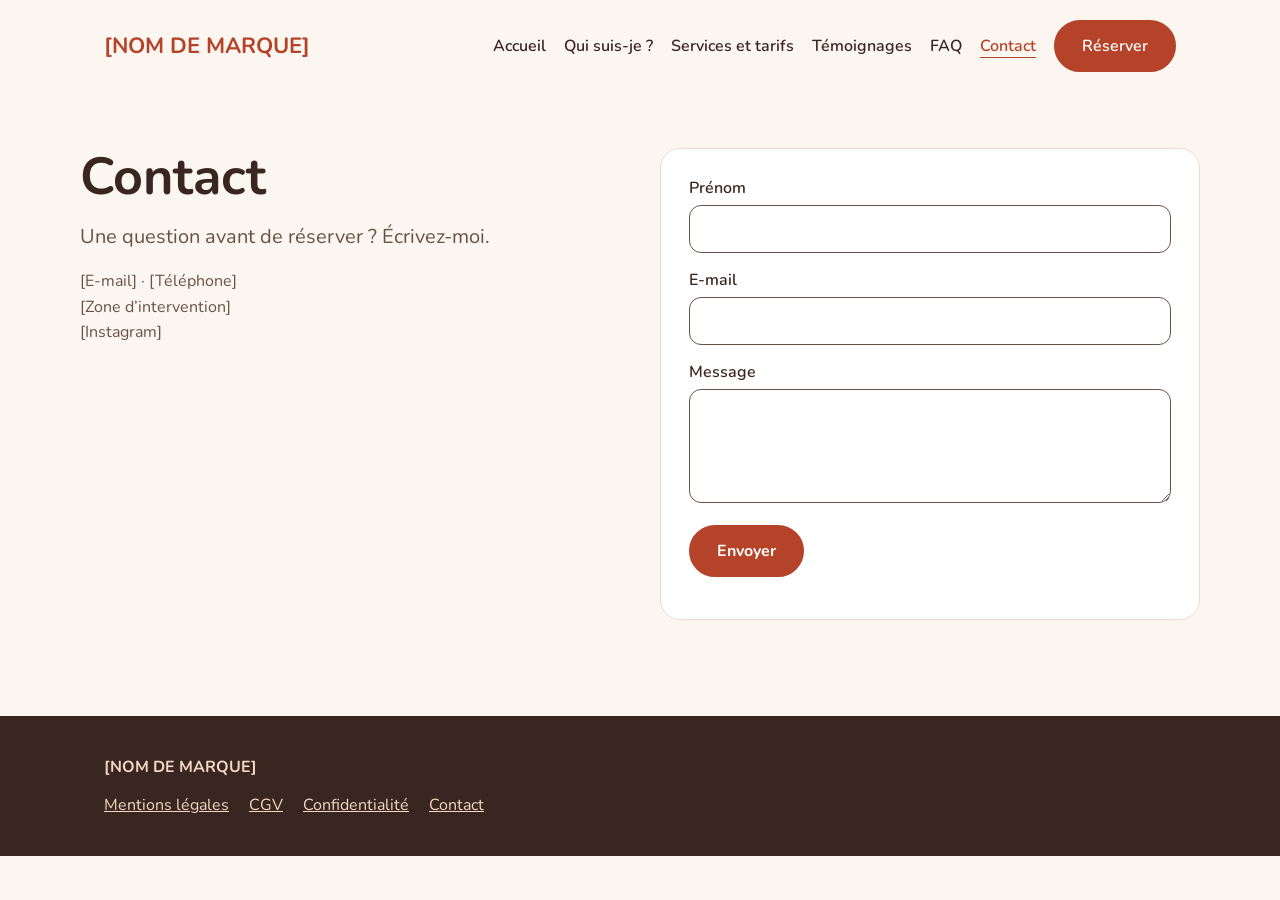
==== contact.html @ 9fc95543 "Maj site version mobile" ====
<!doctype html>
<html lang="fr">

<head>
    <meta charset="utf-8">
    <meta name="viewport" content="width=device-width, initial-scale=1, viewport-fit=cover">
    <title>Contact | [NOM DE MARQUE]</title>
    <meta name="description" content="Contactez [Prénom] pour toute question sur l’accompagnement post-partum.">
    <meta name="robots" content="noindex"><!-- À retirer à la mise en ligne (voir README) -->
    <meta property="og:title" content="Contact | [NOM DE MARQUE]">
    <meta property="og:description" content="Contactez [Prénom] pour toute question sur l’accompagnement post-partum.">
    <meta property="og:type" content="website">
    <meta property="og:locale" content="fr_FR">
    <link rel="icon"
        href="data:image/svg+xml,%3Csvg xmlns='http://www.w3.org/2000/svg' viewBox='0 0 100 100'%3E%3Ctext y='.9em' font-size='90'%3E🌙%3C/text%3E%3C/svg%3E">
    <link href="https://fonts.googleapis.com/css2?family=Nunito:wght@400;600;700;800&display=swap" rel="stylesheet">
    <link rel="stylesheet" href="assets/style.css">
</head>

<body>
    <div class="w">
        <div class="nav"><a href="index.html" style="text-decoration:none"><b>[NOM DE MARQUE]</b></a>
            <div><a href="index.html">Accueil</a><a href="qui-suis-je.html">Qui suis-je ?</a><a
                    href="services.html">Services et tarifs</a><a href="temoignages.html">Témoignages</a><a
                    href="faq.html">FAQ</a><a href="contact.html" class="on">Contact</a><a class="btn"
                    href="reservation.html">Réserver</a></div>
        </div>
    </div>
    <main>
        <div class="w s">
            <div class="g2" style="align-items:start">
                <div class="col">
                    <h1>Contact</h1>
                    <p class="lead">Une question avant de réserver ? Écrivez-moi.</p>
                    <p>[E-mail] · [Téléphone]<br>[Zone d’intervention]<br>[Instagram]</p>
                </div>
                <form class="card" id="fc" novalidate><label for="cn">Prénom</label><input id="cn"><label
                        for="ce">E-mail</label><input id="ce" type="email"><label for="cm">Message</label><textarea
                        id="cm" rows="4"></textarea><button class="btn" type="submit">Envoyer</button>
                    <p class="ok" id="cr" role="status" style="margin-top:14px"></p>
                </form>
            </div>
        </div>
    </main>
    <footer>
        <div class="w"><b>[NOM DE MARQUE]</b>
            <div style="margin-top:16px"><a href="mentions-legales.html">Mentions légales</a><a
                    href="mentions-legales.html">CGV</a><a href="mentions-legales.html">Confidentialité</a><a
                    href="contact.html">Contact</a></div>
        </div>
    </footer>
    <script src="assets/app.js" defer></script>
</body>

</html>
---- assets/style.css ----
:root {
    --bg: #FBF6F0;
    --tx: #3A2620;
    --mu: #6A5148;
    --ac: #B5432A;
    --ax: #fff;
    --cd: #fff;
    --bd: #EBDDCF;
    --al: #F6E7D8;
    --ph: #F3D9C4;
    --pt: #6B3A22;
    --ft: #3A2620;
    --fx: #F3D9C4;
    box-sizing: border-box;
    padding-top: env(safe-area-inset-top, 0px);
    padding-bottom: env(safe-area-inset-bottom, 0px)
}

@media(prefers-color-scheme:dark) {
    :root:not([data-theme="light"]) {
        --bg: #1F1512;
        --tx: #F5E6DA;
        --mu: #CDB3A5;
        --ac: #E8785A;
        --ax: #2A1510;
        --cd: #2B1E19;
        --bd: #4A362D;
        --al: #2A1D18;
        --ph: #4A3126;
        --pt: #F3D9C4;
        --ft: #140E0C;
        --fx: #F3D9C4
    }
}

:root[data-theme="dark"] {
    --bg: #1F1512;
    --tx: #F5E6DA;
    --mu: #CDB3A5;
    --ac: #E8785A;
    --ax: #2A1510;
    --cd: #2B1E19;
    --bd: #4A362D;
    --al: #2A1D18;
    --ph: #4A3126;
    --pt: #F3D9C4;
    --ft: #140E0C;
    --fx: #F3D9C4
}

html {
    scroll-padding-top: env(safe-area-inset-top, 0px)
}

* {
    box-sizing: border-box
}

[hidden] {
    display: none !important
}

body {
    margin: 0;
    font-family: Nunito, system-ui, sans-serif;
    color: var(--tx);
    background: var(--bg)
}

.w {
    max-width: 1120px;
    margin: 0 auto;
    padding: 0 24px
}

.nav {
    display: flex;
    flex-wrap: wrap;
    align-items: center;
    justify-content: space-between;
    gap: 12px 24px;
    padding: 20px 0
}

.nav b {
    font-size: 22px;
    color: var(--ac)
}

.nav div {
    display: flex;
    flex-wrap: wrap;
    gap: 8px 18px;
    align-items: center
}

.nav a {
    color: var(--tx);
    text-decoration: none;
    font-weight: 600
}

.nav a.on {
    color: var(--ac);
    text-decoration: underline;
    text-underline-offset: 6px
}

.btn {
    display: inline-block;
    background: var(--ac);
    color: var(--ax);
    padding: 13px 26px;
    border-radius: 999px;
    text-decoration: none;
    border: 2px solid var(--ac);
    font: inherit;
    font-weight: 700;
    cursor: pointer
}

.btn.o {
    background: none;
    color: var(--ac)
}

.btn.o[aria-pressed=true] {
    background: var(--ac);
    color: var(--ax)
}

.nav a.btn,
.nav a.btn.on {
    color: var(--ax);
    text-decoration: none
}

.btn:focus-visible,
a:focus-visible,
input:focus-visible,
textarea:focus-visible,
summary:focus-visible {
    outline: 3px solid var(--ac);
    outline-offset: 3px
}

.card {
    background: var(--cd);
    border: 1px solid var(--bd);
    border-radius: 20px;
    padding: 28px
}

.g {
    display: grid;
    grid-template-columns: repeat(auto-fit, minmax(260px, 1fr));
    gap: 24px
}

.g2 {
    display: grid;
    grid-template-columns: repeat(auto-fit, minmax(320px, 1fr));
    gap: 40px;
    align-items: center
}

.ph {
    background: var(--ph);
    border-radius: 24px;
    display: flex;
    align-items: center;
    justify-content: center;
    color: var(--pt);
    font-weight: 600;
    text-align: center;
    padding: 16px
}

h1,
h2,
h3,
p,
ul {
    margin: 0
}

h1 {
    font-size: clamp(32px, 6vw, 52px);
    line-height: 1.1
}

h2 {
    font-size: clamp(26px, 4vw, 36px)
}

h3 {
    font-size: 21px
}

p,
li {
    line-height: 1.6;
    color: var(--mu)
}

.lead {
    font-size: 20px
}

.s {
    padding: 56px 0
}

.alt {
    background: var(--al)
}

.col {
    display: flex;
    flex-direction: column;
    gap: 16px
}

.row {
    display: flex;
    flex-wrap: wrap;
    gap: 10px
}

.pr {
    font-size: 28px;
    font-weight: 800;
    color: var(--ac)
}

label {
    display: block;
    font-weight: 600;
    margin-bottom: 6px
}

input,
textarea {
    width: 100%;
    padding: 12px;
    border: 1px solid var(--mu);
    border-radius: 12px;
    font: inherit;
    margin-bottom: 16px;
    background: var(--cd);
    color: var(--tx)
}

details {
    background: var(--cd);
    border: 1px solid var(--bd);
    border-radius: 16px;
    padding: 18px 22px
}

summary {
    font-weight: 700;
    cursor: pointer;
    color: var(--tx)
}

details p {
    margin-top: 10px
}

.note {
    font-size: 14px
}

.ok {
    color: var(--ac);
    font-weight: 700
}

footer {
    background: var(--ft);
    padding: 40px 0;
    color: var(--fx);
    margin-top: 40px
}

footer a {
    color: var(--fx);
    margin-right: 20px
}
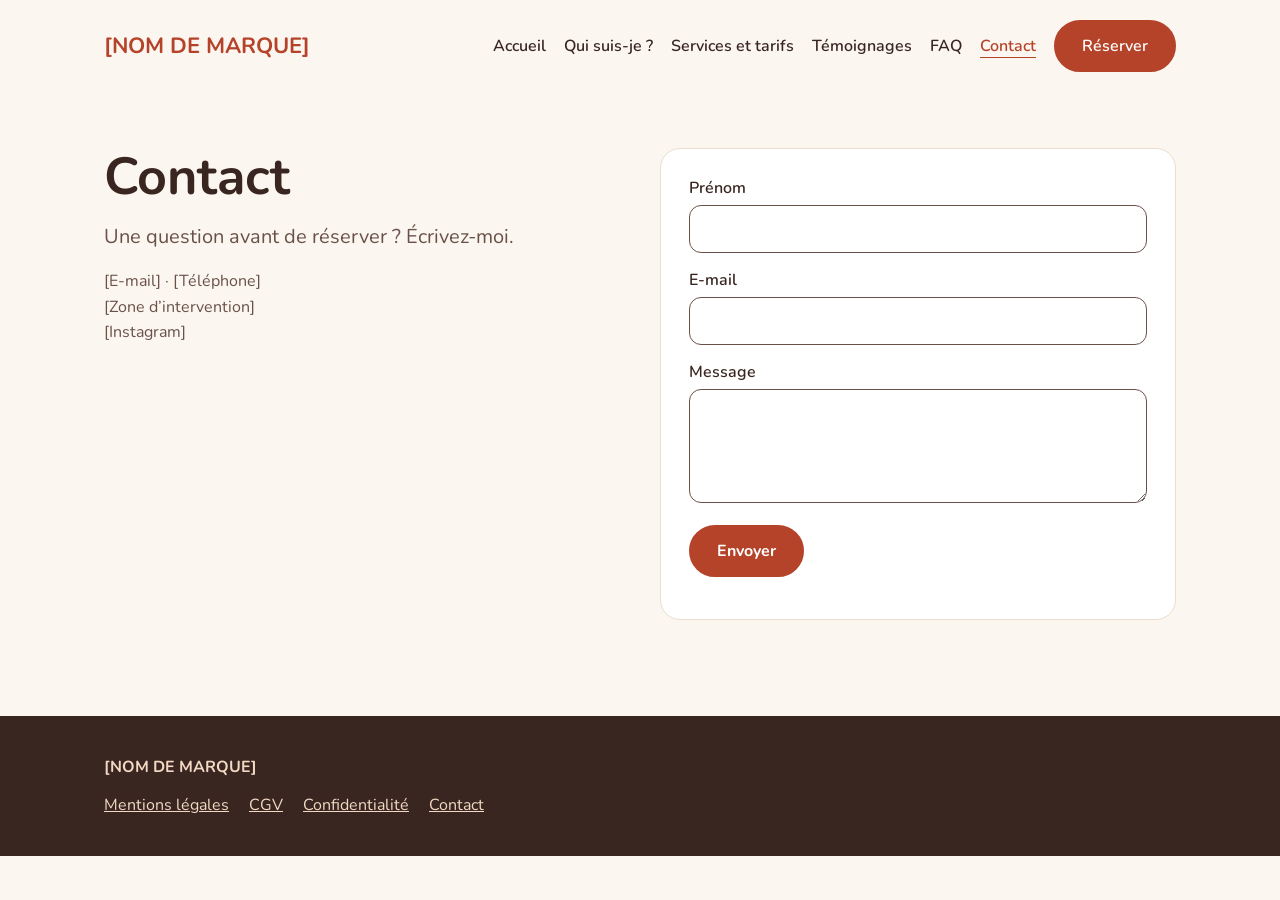
==== commit dc07454f: "Maj site version mobile 1.0" ====
--- a/contact.html
+++ b/contact.html
@@ -1,55 +1,17 @@
 <!doctype html>
-<html lang="fr">
-
-<head>
-    <meta charset="utf-8">
-    <meta name="viewport" content="width=device-width, initial-scale=1, viewport-fit=cover">
-    <title>Contact | [NOM DE MARQUE]</title>
-    <meta name="description" content="Contactez [Prénom] pour toute question sur l’accompagnement post-partum.">
-    <meta name="robots" content="noindex"><!-- À retirer à la mise en ligne (voir README) -->
-    <meta property="og:title" content="Contact | [NOM DE MARQUE]">
-    <meta property="og:description" content="Contactez [Prénom] pour toute question sur l’accompagnement post-partum.">
-    <meta property="og:type" content="website">
-    <meta property="og:locale" content="fr_FR">
-    <link rel="icon"
-        href="data:image/svg+xml,%3Csvg xmlns='http://www.w3.org/2000/svg' viewBox='0 0 100 100'%3E%3Ctext y='.9em' font-size='90'%3E🌙%3C/text%3E%3C/svg%3E">
-    <link href="https://fonts.googleapis.com/css2?family=Nunito:wght@400;600;700;800&display=swap" rel="stylesheet">
-    <link rel="stylesheet" href="assets/style.css">
-</head>
-
-<body>
-    <div class="w">
-        <div class="nav"><a href="index.html" style="text-decoration:none"><b>[NOM DE MARQUE]</b></a>
-            <div><a href="index.html">Accueil</a><a href="qui-suis-je.html">Qui suis-je ?</a><a
-                    href="services.html">Services et tarifs</a><a href="temoignages.html">Témoignages</a><a
-                    href="faq.html">FAQ</a><a href="contact.html" class="on">Contact</a><a class="btn"
-                    href="reservation.html">Réserver</a></div>
-        </div>
-    </div>
-    <main>
-        <div class="w s">
-            <div class="g2" style="align-items:start">
-                <div class="col">
-                    <h1>Contact</h1>
-                    <p class="lead">Une question avant de réserver ? Écrivez-moi.</p>
-                    <p>[E-mail] · [Téléphone]<br>[Zone d’intervention]<br>[Instagram]</p>
-                </div>
-                <form class="card" id="fc" novalidate><label for="cn">Prénom</label><input id="cn"><label
-                        for="ce">E-mail</label><input id="ce" type="email"><label for="cm">Message</label><textarea
-                        id="cm" rows="4"></textarea><button class="btn" type="submit">Envoyer</button>
-                    <p class="ok" id="cr" role="status" style="margin-top:14px"></p>
-                </form>
-            </div>
-        </div>
-    </main>
-    <footer>
-        <div class="w"><b>[NOM DE MARQUE]</b>
-            <div style="margin-top:16px"><a href="mentions-legales.html">Mentions légales</a><a
-                    href="mentions-legales.html">CGV</a><a href="mentions-legales.html">Confidentialité</a><a
-                    href="contact.html">Contact</a></div>
-        </div>
-    </footer>
-    <script src="assets/app.js" defer></script>
-</body>
-
-</html>+<html lang="fr"><head><meta charset="utf-8"><script>document.documentElement.classList.add("js")</script><meta name="viewport" content="width=device-width, initial-scale=1, viewport-fit=cover">
+<title>Contact | [NOM DE MARQUE]</title><meta name="description" content="Contactez [Prénom] pour toute question sur l’accompagnement post-partum.">
+<meta name="robots" content="noindex"><!-- À retirer à la mise en ligne (voir README) -->
+<meta property="og:title" content="Contact | [NOM DE MARQUE]"><meta property="og:description" content="Contactez [Prénom] pour toute question sur l’accompagnement post-partum."><meta property="og:type" content="website"><meta property="og:locale" content="fr_FR">
+<link rel="icon" href="data:image/svg+xml,%3Csvg xmlns='http://www.w3.org/2000/svg' viewBox='0 0 100 100'%3E%3Ctext y='.9em' font-size='90'%3E🌙%3C/text%3E%3C/svg%3E">
+<link href="https://fonts.googleapis.com/css2?family=Nunito:wght@400;600;700;800&display=swap" rel="stylesheet">
+<link rel="stylesheet" href="assets/style.css"></head><body>
+<div class="w"><div class="nav"><a href="index.html" style="text-decoration:none"><b>[NOM DE MARQUE]</b></a><button class="burger" type="button" aria-label="Menu" aria-expanded="false" aria-controls="menu">☰</button><div class="menu" id="menu"><a href="index.html">Accueil</a><a href="qui-suis-je.html">Qui suis-je ?</a><a href="services.html">Services et tarifs</a><a href="temoignages.html">Témoignages</a><a href="faq.html">FAQ</a><a href="contact.html" class="on">Contact</a><a class="btn" href="reservation.html">Réserver</a></div></div></div>
+<main>
+<div class="w s"><div class="g2" style="align-items:start"><div class="col"><h1>Contact</h1><p class="lead">Une question avant de réserver ? Écrivez-moi.</p><p>[E-mail] · [Téléphone]<br>[Zone d’intervention]<br>[Instagram]</p></div>
+<form class="card" id="fc" novalidate><label for="cn">Prénom</label><input id="cn"><label for="ce">E-mail</label><input id="ce" type="email"><label for="cm">Message</label><textarea id="cm" rows="4"></textarea><button class="btn" type="submit">Envoyer</button><p class="ok" id="cr" role="status" style="margin-top:14px"></p></form></div></div>
+</main>
+<footer><div class="w"><b>[NOM DE MARQUE]</b><div style="margin-top:16px"><a href="mentions-legales.html">Mentions légales</a><a href="mentions-legales.html">CGV</a><a href="mentions-legales.html">Confidentialité</a><a href="contact.html">Contact</a></div></div></footer>
+<script src="assets/app.js" defer></script>
+<div class="sticky"><a class="btn" href="reservation.html">Réserver un créneau</a></div>
+</body></html>
--- a/assets/style.css
+++ b/assets/style.css
@@ -208,7 +208,8 @@
 }
 
 .s {
-    padding: 56px 0
+    padding-top: 56px;
+    padding-bottom: 56px
 }
 
 .alt {
@@ -287,4 +288,162 @@
 footer a {
     color: var(--fx);
     margin-right: 20px
+}
+
+/* ===== Mobile ===== */
+html {
+    -webkit-text-size-adjust: 100%
+}
+
+body {
+    overflow-wrap: break-word
+}
+
+img {
+    max-width: 100%
+}
+
+.burger {
+    display: none;
+    background: none;
+    border: 2px solid var(--ac);
+    color: var(--ac);
+    border-radius: 12px;
+    width: 48px;
+    height: 48px;
+    font-size: 24px;
+    line-height: 1;
+    cursor: pointer
+}
+
+.sticky {
+    display: none
+}
+
+.g2 {
+    grid-template-columns: repeat(auto-fit, minmax(min(100%, 320px), 1fr))
+}
+
+@media(max-width:760px) {
+    .w {
+        padding: 0 20px
+    }
+
+    .s {
+        padding-top: 40px;
+        padding-bottom: 40px
+    }
+
+    .nav {
+        padding: 14px 0
+    }
+
+    .burger {
+        display: inline-flex;
+        align-items: center;
+        justify-content: center
+    }
+
+    .js .menu {
+        display: none;
+        width: 100%;
+        flex-direction: column;
+        align-items: stretch;
+        gap: 0
+    }
+
+    .js .menu.open {
+        display: flex
+    }
+
+    .menu a {
+        padding: 14px 4px;
+        border-bottom: 1px solid var(--bd)
+    }
+
+    .menu a.btn {
+        margin-top: 12px;
+        text-align: center;
+        border: 2px solid var(--ac);
+        padding: 14px
+    }
+
+    .g,
+    .g2 {
+        grid-template-columns: 1fr !important;
+        gap: 16px
+    }
+
+    .lead {
+        font-size: 18px
+    }
+
+    .card {
+        padding: 20px
+    }
+
+    .ph {
+        min-height: 220px !important
+    }
+
+    .btn {
+        min-height: 48px;
+        padding: 13px 22px
+    }
+
+    .row>.btn {
+        flex: 1 1 100%;
+        text-align: center
+    }
+
+    #bd .btn,
+    #bh .btn {
+        flex: 1 1 30%;
+        padding: 12px 6px;
+        font-size: 15px
+    }
+
+    #bs .btn {
+        text-align: left
+    }
+
+    input,
+    textarea {
+        font-size: 16px;
+        padding: 14px
+    }
+
+    summary {
+        padding: 6px 0
+    }
+
+    footer a {
+        display: inline-block;
+        padding: 8px 0
+    }
+
+    .sticky {
+        display: block;
+        position: fixed;
+        left: 0;
+        right: 0;
+        bottom: 0;
+        z-index: 10;
+        padding: 10px 16px calc(10px + env(safe-area-inset-bottom, 0px));
+        background: var(--bg);
+        border-top: 1px solid var(--bd)
+    }
+
+    .sticky .btn {
+        display: block;
+        text-align: center
+    }
+
+    body:has(.sticky) {
+        padding-bottom: 84px
+    }
+
+    form .btn {
+        width: 100%
+    }
 }
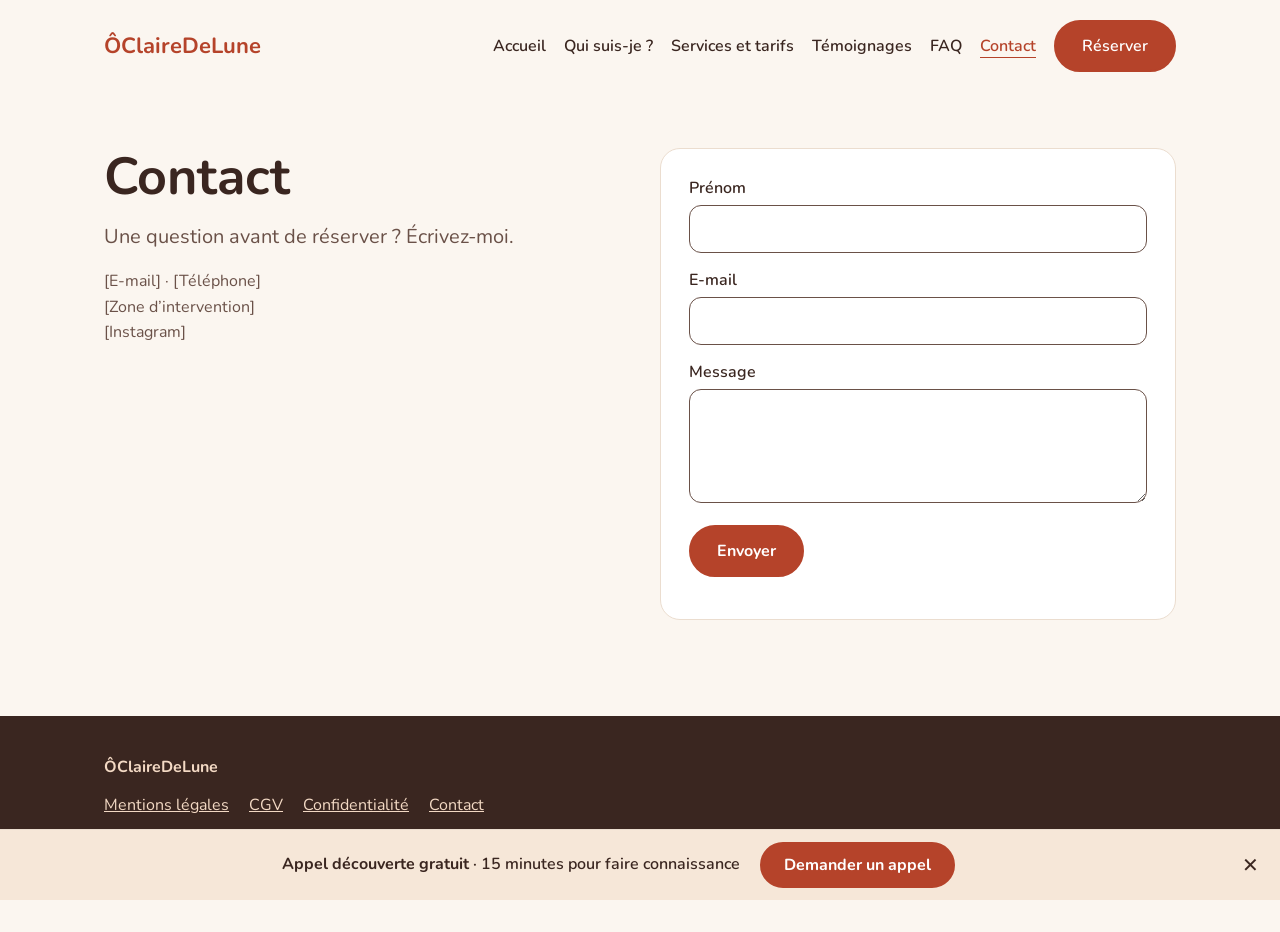
==== commit c426b776: "Ajout forulaire de contact" ====
--- a/contact.html
+++ b/contact.html
@@ -1,17 +1,95 @@
 <!doctype html>
-<html lang="fr"><head><meta charset="utf-8"><script>document.documentElement.classList.add("js")</script><meta name="viewport" content="width=device-width, initial-scale=1, viewport-fit=cover">
-<title>Contact | [NOM DE MARQUE]</title><meta name="description" content="Contactez [Prénom] pour toute question sur l’accompagnement post-partum.">
-<meta name="robots" content="noindex"><!-- À retirer à la mise en ligne (voir README) -->
-<meta property="og:title" content="Contact | [NOM DE MARQUE]"><meta property="og:description" content="Contactez [Prénom] pour toute question sur l’accompagnement post-partum."><meta property="og:type" content="website"><meta property="og:locale" content="fr_FR">
-<link rel="icon" href="data:image/svg+xml,%3Csvg xmlns='http://www.w3.org/2000/svg' viewBox='0 0 100 100'%3E%3Ctext y='.9em' font-size='90'%3E🌙%3C/text%3E%3C/svg%3E">
-<link href="https://fonts.googleapis.com/css2?family=Nunito:wght@400;600;700;800&display=swap" rel="stylesheet">
-<link rel="stylesheet" href="assets/style.css"></head><body>
-<div class="w"><div class="nav"><a href="index.html" style="text-decoration:none"><b>[NOM DE MARQUE]</b></a><button class="burger" type="button" aria-label="Menu" aria-expanded="false" aria-controls="menu">☰</button><div class="menu" id="menu"><a href="index.html">Accueil</a><a href="qui-suis-je.html">Qui suis-je ?</a><a href="services.html">Services et tarifs</a><a href="temoignages.html">Témoignages</a><a href="faq.html">FAQ</a><a href="contact.html" class="on">Contact</a><a class="btn" href="reservation.html">Réserver</a></div></div></div>
-<main>
-<div class="w s"><div class="g2" style="align-items:start"><div class="col"><h1>Contact</h1><p class="lead">Une question avant de réserver ? Écrivez-moi.</p><p>[E-mail] · [Téléphone]<br>[Zone d’intervention]<br>[Instagram]</p></div>
-<form class="card" id="fc" novalidate><label for="cn">Prénom</label><input id="cn"><label for="ce">E-mail</label><input id="ce" type="email"><label for="cm">Message</label><textarea id="cm" rows="4"></textarea><button class="btn" type="submit">Envoyer</button><p class="ok" id="cr" role="status" style="margin-top:14px"></p></form></div></div>
-</main>
-<footer><div class="w"><b>[NOM DE MARQUE]</b><div style="margin-top:16px"><a href="mentions-legales.html">Mentions légales</a><a href="mentions-legales.html">CGV</a><a href="mentions-legales.html">Confidentialité</a><a href="contact.html">Contact</a></div></div></footer>
-<script src="assets/app.js" defer></script>
-<div class="sticky"><a class="btn" href="reservation.html">Réserver un créneau</a></div>
-</body></html>
+<html lang="fr">
+  <head>
+    <meta charset="utf-8" />
+    <script>
+      document.documentElement.classList.add("js");
+    </script>
+    <meta
+      name="viewport"
+      content="width=device-width, initial-scale=1, viewport-fit=cover"
+    />
+    <title>Contact | ÔClaireDeLune</title>
+    <meta
+      name="description"
+      content="Contactez [Prénom] pour toute question sur l’accompagnement post-partum."
+    />
+    <meta name="robots" content="noindex" />
+    <!-- À retirer à la mise en ligne (voir README) -->
+    <meta property="og:title" content="Contact | [NOM DE MARQUE]" />
+    <meta
+      property="og:description"
+      content="Contactez Claire pour toute question sur l’accompagnement post-partum."
+    />
+    <meta property="og:type" content="website" />
+    <meta property="og:locale" content="fr_FR" />
+    <link
+      rel="icon"
+      href="data:image/svg+xml,%3Csvg xmlns='http://www.w3.org/2000/svg' viewBox='0 0 100 100'%3E%3Ctext y='.9em' font-size='90'%3E🌙%3C/text%3E%3C/svg%3E"
+    />
+    <link
+      href="https://fonts.googleapis.com/css2?family=Nunito:wght@400;600;700;800&display=swap"
+      rel="stylesheet"
+    />
+    <link rel="stylesheet" href="assets/style.css" />
+  </head>
+  <body>
+    <div class="w">
+      <div class="nav">
+        <a href="index.html" style="text-decoration: none"
+          ><b>ÔClaireDeLune</b></a
+        ><button
+          class="burger"
+          type="button"
+          aria-label="Menu"
+          aria-expanded="false"
+          aria-controls="menu"
+        >
+          ☰
+        </button>
+        <div class="menu" id="menu">
+          <a href="index.html">Accueil</a
+          ><a href="qui-suis-je.html">Qui suis-je ?</a
+          ><a href="services.html">Services et tarifs</a
+          ><a href="temoignages.html">Témoignages</a><a href="faq.html">FAQ</a
+          ><a href="contact.html" class="on">Contact</a
+          ><a class="btn" href="reservation.html">Réserver</a>
+        </div>
+      </div>
+    </div>
+    <main>
+      <div class="w s">
+        <div class="g2" style="align-items: start">
+          <div class="col">
+            <h1>Contact</h1>
+            <p class="lead">Une question avant de réserver ? Écrivez-moi.</p>
+            <p>
+              [E-mail] · [Téléphone]<br />[Zone d’intervention]<br />[Instagram]
+            </p>
+          </div>
+          <form class="card" id="fc" novalidate>
+            <label for="cn">Prénom</label><input id="cn" /><label for="ce"
+              >E-mail</label
+            ><input id="ce" type="email" /><label for="cm">Message</label
+            ><textarea id="cm" rows="4"></textarea
+            ><button class="btn" type="submit">Envoyer</button>
+            <p class="ok" id="cr" role="status" style="margin-top: 14px"></p>
+          </form>
+        </div>
+      </div>
+    </main>
+    <footer>
+      <div class="w">
+        <b>ÔClaireDeLune</b>
+        <div style="margin-top: 16px">
+          <a href="mentions-legales.html">Mentions légales</a
+          ><a href="mentions-legales.html">CGV</a
+          ><a href="mentions-legales.html">Confidentialité</a
+          ><a href="contact.html">Contact</a>
+        </div>
+      </div>
+    </footer>
+    <script src="assets/app.js" defer></script>
+    <aside class="bandeau" id="bandeau" aria-label="Appel découverte"><p><b>Appel découverte gratuit</b><span class="bsub"> · 15 minutes pour faire connaissance</span></p><a class="btn" href="contact.html" data-appel>Demander un appel</a><button type="button" class="bclose" aria-label="Fermer le bandeau">✕</button></aside>
+  </body>
+</html>
--- a/assets/style.css
+++ b/assets/style.css
@@ -1,138 +1,138 @@
 :root {
-    --bg: #FBF6F0;
-    --tx: #3A2620;
-    --mu: #6A5148;
-    --ac: #B5432A;
-    --ax: #fff;
-    --cd: #fff;
-    --bd: #EBDDCF;
-    --al: #F6E7D8;
-    --ph: #F3D9C4;
-    --pt: #6B3A22;
-    --ft: #3A2620;
-    --fx: #F3D9C4;
-    box-sizing: border-box;
-    padding-top: env(safe-area-inset-top, 0px);
-    padding-bottom: env(safe-area-inset-bottom, 0px)
-}
-
-@media(prefers-color-scheme:dark) {
-    :root:not([data-theme="light"]) {
-        --bg: #1F1512;
-        --tx: #F5E6DA;
-        --mu: #CDB3A5;
-        --ac: #E8785A;
-        --ax: #2A1510;
-        --cd: #2B1E19;
-        --bd: #4A362D;
-        --al: #2A1D18;
-        --ph: #4A3126;
-        --pt: #F3D9C4;
-        --ft: #140E0C;
-        --fx: #F3D9C4
-    }
+  --bg: #fbf6f0;
+  --tx: #3a2620;
+  --mu: #6a5148;
+  --ac: #b5432a;
+  --ax: #fff;
+  --cd: #fff;
+  --bd: #ebddcf;
+  --al: #f6e7d8;
+  --ph: #f3d9c4;
+  --pt: #6b3a22;
+  --ft: #3a2620;
+  --fx: #f3d9c4;
+  box-sizing: border-box;
+  padding-top: env(safe-area-inset-top, 0px);
+  padding-bottom: env(safe-area-inset-bottom, 0px);
+}
+
+@media (prefers-color-scheme: dark) {
+  :root:not([data-theme="light"]) {
+    --bg: #1f1512;
+    --tx: #f5e6da;
+    --mu: #cdb3a5;
+    --ac: #e8785a;
+    --ax: #2a1510;
+    --cd: #2b1e19;
+    --bd: #4a362d;
+    --al: #2a1d18;
+    --ph: #4a3126;
+    --pt: #f3d9c4;
+    --ft: #140e0c;
+    --fx: #f3d9c4;
+  }
 }
 
 :root[data-theme="dark"] {
-    --bg: #1F1512;
-    --tx: #F5E6DA;
-    --mu: #CDB3A5;
-    --ac: #E8785A;
-    --ax: #2A1510;
-    --cd: #2B1E19;
-    --bd: #4A362D;
-    --al: #2A1D18;
-    --ph: #4A3126;
-    --pt: #F3D9C4;
-    --ft: #140E0C;
-    --fx: #F3D9C4
+  --bg: #1f1512;
+  --tx: #f5e6da;
+  --mu: #cdb3a5;
+  --ac: #e8785a;
+  --ax: #2a1510;
+  --cd: #2b1e19;
+  --bd: #4a362d;
+  --al: #2a1d18;
+  --ph: #4a3126;
+  --pt: #f3d9c4;
+  --ft: #140e0c;
+  --fx: #f3d9c4;
 }
 
 html {
-    scroll-padding-top: env(safe-area-inset-top, 0px)
+  scroll-padding-top: env(safe-area-inset-top, 0px);
 }
 
 * {
-    box-sizing: border-box
+  box-sizing: border-box;
 }
 
 [hidden] {
-    display: none !important
+  display: none !important;
 }
 
 body {
-    margin: 0;
-    font-family: Nunito, system-ui, sans-serif;
-    color: var(--tx);
-    background: var(--bg)
+  margin: 0;
+  font-family: Nunito, system-ui, sans-serif;
+  color: var(--tx);
+  background: var(--bg);
 }
 
 .w {
-    max-width: 1120px;
-    margin: 0 auto;
-    padding: 0 24px
+  max-width: 1120px;
+  margin: 0 auto;
+  padding: 0 24px;
 }
 
 .nav {
-    display: flex;
-    flex-wrap: wrap;
-    align-items: center;
-    justify-content: space-between;
-    gap: 12px 24px;
-    padding: 20px 0
+  display: flex;
+  flex-wrap: wrap;
+  align-items: center;
+  justify-content: space-between;
+  gap: 12px 24px;
+  padding: 20px 0;
 }
 
 .nav b {
-    font-size: 22px;
-    color: var(--ac)
+  font-size: 22px;
+  color: var(--ac);
 }
 
 .nav div {
-    display: flex;
-    flex-wrap: wrap;
-    gap: 8px 18px;
-    align-items: center
+  display: flex;
+  flex-wrap: wrap;
+  gap: 8px 18px;
+  align-items: center;
 }
 
 .nav a {
-    color: var(--tx);
-    text-decoration: none;
-    font-weight: 600
+  color: var(--tx);
+  text-decoration: none;
+  font-weight: 600;
 }
 
 .nav a.on {
-    color: var(--ac);
-    text-decoration: underline;
-    text-underline-offset: 6px
+  color: var(--ac);
+  text-decoration: underline;
+  text-underline-offset: 6px;
 }
 
 .btn {
-    display: inline-block;
-    background: var(--ac);
-    color: var(--ax);
-    padding: 13px 26px;
-    border-radius: 999px;
-    text-decoration: none;
-    border: 2px solid var(--ac);
-    font: inherit;
-    font-weight: 700;
-    cursor: pointer
+  display: inline-block;
+  background: var(--ac);
+  color: var(--ax);
+  padding: 13px 26px;
+  border-radius: 999px;
+  text-decoration: none;
+  border: 2px solid var(--ac);
+  font: inherit;
+  font-weight: 700;
+  cursor: pointer;
 }
 
 .btn.o {
-    background: none;
-    color: var(--ac)
-}
-
-.btn.o[aria-pressed=true] {
-    background: var(--ac);
-    color: var(--ax)
+  background: none;
+  color: var(--ac);
+}
+
+.btn.o[aria-pressed="true"] {
+  background: var(--ac);
+  color: var(--ax);
 }
 
 .nav a.btn,
 .nav a.btn.on {
-    color: var(--ax);
-    text-decoration: none
+  color: var(--ax);
+  text-decoration: none;
 }
 
 .btn:focus-visible,
@@ -140,40 +140,40 @@
 input:focus-visible,
 textarea:focus-visible,
 summary:focus-visible {
-    outline: 3px solid var(--ac);
-    outline-offset: 3px
+  outline: 3px solid var(--ac);
+  outline-offset: 3px;
 }
 
 .card {
-    background: var(--cd);
-    border: 1px solid var(--bd);
-    border-radius: 20px;
-    padding: 28px
+  background: var(--cd);
+  border: 1px solid var(--bd);
+  border-radius: 20px;
+  padding: 28px;
 }
 
 .g {
-    display: grid;
-    grid-template-columns: repeat(auto-fit, minmax(260px, 1fr));
-    gap: 24px
+  display: grid;
+  grid-template-columns: repeat(auto-fit, minmax(260px, 1fr));
+  gap: 24px;
 }
 
 .g2 {
-    display: grid;
-    grid-template-columns: repeat(auto-fit, minmax(320px, 1fr));
-    gap: 40px;
-    align-items: center
+  display: grid;
+  grid-template-columns: repeat(auto-fit, minmax(320px, 1fr));
+  gap: 40px;
+  align-items: center;
 }
 
 .ph {
-    background: var(--ph);
-    border-radius: 24px;
-    display: flex;
-    align-items: center;
-    justify-content: center;
-    color: var(--pt);
-    font-weight: 600;
-    text-align: center;
-    padding: 16px
+  background: var(--ph);
+  border-radius: 24px;
+  display: flex;
+  align-items: center;
+  justify-content: center;
+  color: var(--pt);
+  font-weight: 600;
+  text-align: center;
+  padding: 16px;
 }
 
 h1,
@@ -181,269 +181,418 @@
 h3,
 p,
 ul {
-    margin: 0
+  margin: 0;
 }
 
 h1 {
-    font-size: clamp(32px, 6vw, 52px);
-    line-height: 1.1
+  font-size: clamp(32px, 6vw, 52px);
+  line-height: 1.1;
 }
 
 h2 {
-    font-size: clamp(26px, 4vw, 36px)
+  font-size: clamp(26px, 4vw, 36px);
 }
 
 h3 {
-    font-size: 21px
+  font-size: 21px;
 }
 
 p,
 li {
-    line-height: 1.6;
-    color: var(--mu)
+  line-height: 1.6;
+  color: var(--mu);
 }
 
 .lead {
-    font-size: 20px
+  font-size: 20px;
 }
 
 .s {
-    padding-top: 56px;
-    padding-bottom: 56px
+  padding-top: 56px;
+  padding-bottom: 56px;
 }
 
 .alt {
-    background: var(--al)
+  background: var(--al);
 }
 
 .col {
-    display: flex;
-    flex-direction: column;
-    gap: 16px
+  display: flex;
+  flex-direction: column;
+  gap: 16px;
 }
 
 .row {
-    display: flex;
-    flex-wrap: wrap;
-    gap: 10px
+  display: flex;
+  flex-wrap: wrap;
+  gap: 10px;
 }
 
 .pr {
-    font-size: 28px;
-    font-weight: 800;
-    color: var(--ac)
+  font-size: 28px;
+  font-weight: 800;
+  color: var(--ac);
 }
 
 label {
-    display: block;
-    font-weight: 600;
-    margin-bottom: 6px
+  display: block;
+  font-weight: 600;
+  margin-bottom: 6px;
 }
 
 input,
 textarea {
+  width: 100%;
+  padding: 12px;
+  border: 1px solid var(--mu);
+  border-radius: 12px;
+  font: inherit;
+  margin-bottom: 16px;
+  background: var(--cd);
+  color: var(--tx);
+}
+
+details {
+  background: var(--cd);
+  border: 1px solid var(--bd);
+  border-radius: 16px;
+  padding: 18px 22px;
+}
+
+summary {
+  font-weight: 700;
+  cursor: pointer;
+  color: var(--tx);
+}
+
+details p {
+  margin-top: 10px;
+}
+
+.note {
+  font-size: 14px;
+}
+
+.ok {
+  color: var(--ac);
+  font-weight: 700;
+}
+
+footer {
+  background: var(--ft);
+  padding: 40px 0;
+  color: var(--fx);
+  margin-top: 40px;
+}
+
+footer a {
+  color: var(--fx);
+  margin-right: 20px;
+}
+
+/* ===== Mobile ===== */
+html {
+  -webkit-text-size-adjust: 100%;
+}
+
+body {
+  overflow-wrap: break-word;
+}
+
+img {
+  max-width: 100%;
+}
+
+.burger {
+  display: none;
+  background: none;
+  border: 2px solid var(--ac);
+  color: var(--ac);
+  border-radius: 12px;
+  width: 48px;
+  height: 48px;
+  font-size: 24px;
+  line-height: 1;
+  cursor: pointer;
+}
+
+.g2 {
+  grid-template-columns: repeat(auto-fit, minmax(min(100%, 320px), 1fr));
+}
+
+@media (max-width: 760px) {
+  .w {
+    padding: 0 20px;
+  }
+
+  .s {
+    padding-top: 40px;
+    padding-bottom: 40px;
+  }
+
+  .nav {
+    padding: 14px 0;
+  }
+
+  .burger {
+    display: inline-flex;
+    align-items: center;
+    justify-content: center;
+  }
+
+  .js .menu {
+    display: none;
     width: 100%;
-    padding: 12px;
-    border: 1px solid var(--mu);
-    border-radius: 12px;
-    font: inherit;
+    flex-direction: column;
+    align-items: stretch;
+    gap: 0;
+  }
+
+  .js .menu.open {
+    display: flex;
+  }
+
+  .menu a {
+    padding: 14px 4px;
+    border-bottom: 1px solid var(--bd);
+  }
+
+  .menu a.btn {
+    margin-top: 12px;
+    text-align: center;
+    border: 2px solid var(--ac);
+    padding: 14px;
+  }
+
+  .g,
+  .g2 {
+    grid-template-columns: 1fr !important;
+    gap: 16px;
+  }
+
+  .lead {
+    font-size: 18px;
+  }
+
+  .card {
+    padding: 20px;
+  }
+
+  .ph {
+    min-height: 220px !important;
+  }
+
+  .btn {
+    min-height: 48px;
+    padding: 13px 22px;
+  }
+
+  .row > .btn {
+    flex: 1 1 100%;
+    text-align: center;
+  }
+
+  #bd .btn,
+  #bh .btn {
+    flex: 1 1 30%;
+    padding: 12px 6px;
+    font-size: 15px;
+  }
+
+  #bs .btn {
+    text-align: left;
+  }
+
+  input,
+  textarea {
+    font-size: 16px;
+    padding: 14px;
+  }
+
+  summary {
+    padding: 6px 0;
+  }
+
+  footer a {
+    display: inline-block;
+    padding: 8px 0;
+  }
+  form .btn {
+    width: 100%;
+  }
+  }
+  /* ===== Bandeau appel découverte + pop-up ===== */
+  .bandeau {
+    position: fixed;
+    left: 0;
+    right: 0;
+    bottom: 0;
+    z-index: 20;
+    display: flex;
+    align-items: center;
+    justify-content: center;
+    gap: 8px 20px;
+    padding: 12px 64px 12px 20px;
+    padding-bottom: calc(12px + env(safe-area-inset-bottom, 0px));
+    background: var(--al);
+    border-top: 1px solid var(--bd);
+  }
+  .bandeau p {
+    margin: 0;
+    color: var(--tx);
+    font-weight: 600;
+  }
+  .bandeau .btn {
+    min-height: 44px;
+    padding: 10px 22px;
+    white-space: nowrap;
+  }
+  .bclose {
+    position: absolute;
+    right: 8px;
+    top: 50%;
+    transform: translateY(-50%);
+    width: 44px;
+    height: 44px;
+    border: 0;
+    background: none;
+    color: var(--tx);
+    font-size: 20px;
+    cursor: pointer;
+  }
+  body:has(.bandeau:not([hidden])) {
+    padding-bottom: 76px;
+  }
+  dialog {
+    border: 0;
+    border-radius: 20px;
+    padding: 0;
+    max-width: 560px;
+    width: calc(100% - 32px);
+    max-height: calc(100dvh - 32px);
+    overflow: auto;
+    background: var(--cd);
+    color: var(--tx);
+  }
+  dialog::backdrop {
+    background: rgba(30, 15, 10, 0.6);
+  }
+  body:has(dialog[open]) {
+    overflow: hidden;
+  }
+  .dbox {
+    padding: 28px;
+  }
+  .dbox h2 {
+    font-size: 26px;
+    margin-bottom: 8px;
+    padding-right: 44px;
+  }
+  .dbox > div > p,
+  .dbox > form > p {
     margin-bottom: 16px;
-    background: var(--cd);
-    color: var(--tx)
-}
-
-details {
-    background: var(--cd);
-    border: 1px solid var(--bd);
-    border-radius: 16px;
-    padding: 18px 22px
-}
-
-summary {
+  }
+  .dclose {
+    position: absolute;
+    top: 10px;
+    right: 10px;
+    width: 44px;
+    height: 44px;
+    border: 0;
+    background: none;
+    color: var(--tx);
+    font-size: 22px;
+    cursor: pointer;
+  }
+  .cols {
+    display: grid;
+    grid-template-columns: repeat(auto-fit, minmax(min(100%, 200px), 1fr));
+    gap: 0 16px;
+  }
+  fieldset {
+    border: 0;
+    padding: 0;
+    margin: 0 0 16px;
+  }
+  legend {
+    font-weight: 600;
+    padding: 0;
+    margin-bottom: 8px;
+  }
+  .chip {
+    display: inline-block;
+    margin: 0;
+    position: relative;
+  }
+  .chip input {
+    position: absolute;
+    opacity: 0;
+    width: 1px;
+    height: 1px;
+    margin: 0;
+  }
+  .chip span {
+    display: inline-block;
+    padding: 10px 16px;
+    border: 2px solid var(--ac);
+    border-radius: 999px;
+    color: var(--ac);
     font-weight: 700;
     cursor: pointer;
-    color: var(--tx)
-}
-
-details p {
-    margin-top: 10px
-}
-
-.note {
-    font-size: 14px
-}
-
-.ok {
+  }
+  .chip input:checked + span {
+    background: var(--ac);
+    color: var(--ax);
+  }
+  .chip input:focus-visible + span {
+    outline: 3px solid var(--ac);
+    outline-offset: 3px;
+  }
+  .cons {
+    display: flex;
+    align-items: flex-start;
+    font-weight: 400;
+    font-size: 15px;
+    margin-bottom: 16px;
+  }
+  .cons input {
+    width: auto;
+    flex: none;
+    margin: 4px 10px 0 0;
+  }
+  .cons a {
     color: var(--ac);
-    font-weight: 700
-}
-
-footer {
-    background: var(--ft);
-    padding: 40px 0;
-    color: var(--fx);
-    margin-top: 40px
-}
-
-footer a {
-    color: var(--fx);
-    margin-right: 20px
-}
-
-/* ===== Mobile ===== */
-html {
-    -webkit-text-size-adjust: 100%
-}
-
-body {
-    overflow-wrap: break-word
-}
-
-img {
-    max-width: 100%
-}
-
-.burger {
-    display: none;
-    background: none;
-    border: 2px solid var(--ac);
+  }
+  .err {
     color: var(--ac);
-    border-radius: 12px;
-    width: 48px;
-    height: 48px;
-    font-size: 24px;
-    line-height: 1;
-    cursor: pointer
-}
-
-.sticky {
-    display: none
-}
-
-.g2 {
-    grid-template-columns: repeat(auto-fit, minmax(min(100%, 320px), 1fr))
-}
-
-@media(max-width:760px) {
-    .w {
-        padding: 0 20px
+    font-weight: 700;
+    min-height: 1.2em;
+    margin-bottom: 12px;
+  }
+  @media (max-width: 760px) {
+    .bandeau .bsub {
+      display: none;
     }
-
-    .s {
-        padding-top: 40px;
-        padding-bottom: 40px
+    .bandeau {
+      justify-content: space-between;
+      gap: 8px;
+      padding: 10px 40px 10px 14px;
+      padding-bottom: calc(10px + env(safe-area-inset-bottom, 0px));
     }
-
-    .nav {
-        padding: 14px 0
+    .bandeau p {
+      font-size: 14px;
+      line-height: 1.25;
     }
-
-    .burger {
-        display: inline-flex;
-        align-items: center;
-        justify-content: center
+    .bandeau .btn {
+      padding: 10px 14px;
+      font-size: 14px;
     }
-
-    .js .menu {
-        display: none;
-        width: 100%;
-        flex-direction: column;
-        align-items: stretch;
-        gap: 0
+    .bclose {
+      width: 36px;
+      right: 2px;
+      font-size: 18px;
     }
-
-    .js .menu.open {
-        display: flex
+    .dbox {
+      padding: 22px 18px;
     }
-
-    .menu a {
-        padding: 14px 4px;
-        border-bottom: 1px solid var(--bd)
-    }
-
-    .menu a.btn {
-        margin-top: 12px;
-        text-align: center;
-        border: 2px solid var(--ac);
-        padding: 14px
-    }
-
-    .g,
-    .g2 {
-        grid-template-columns: 1fr !important;
-        gap: 16px
-    }
-
-    .lead {
-        font-size: 18px
-    }
-
-    .card {
-        padding: 20px
-    }
-
-    .ph {
-        min-height: 220px !important
-    }
-
-    .btn {
-        min-height: 48px;
-        padding: 13px 22px
-    }
-
-    .row>.btn {
-        flex: 1 1 100%;
-        text-align: center
-    }
-
-    #bd .btn,
-    #bh .btn {
-        flex: 1 1 30%;
-        padding: 12px 6px;
-        font-size: 15px
-    }
-
-    #bs .btn {
-        text-align: left
-    }
-
-    input,
-    textarea {
-        font-size: 16px;
-        padding: 14px
-    }
-
-    summary {
-        padding: 6px 0
-    }
-
-    footer a {
-        display: inline-block;
-        padding: 8px 0
-    }
-
-    .sticky {
-        display: block;
-        position: fixed;
-        left: 0;
-        right: 0;
-        bottom: 0;
-        z-index: 10;
-        padding: 10px 16px calc(10px + env(safe-area-inset-bottom, 0px));
-        background: var(--bg);
-        border-top: 1px solid var(--bd)
-    }
-
-    .sticky .btn {
-        display: block;
-        text-align: center
-    }
-
-    body:has(.sticky) {
-        padding-bottom: 84px
-    }
-
-    form .btn {
-        width: 100%
-    }
-}+}
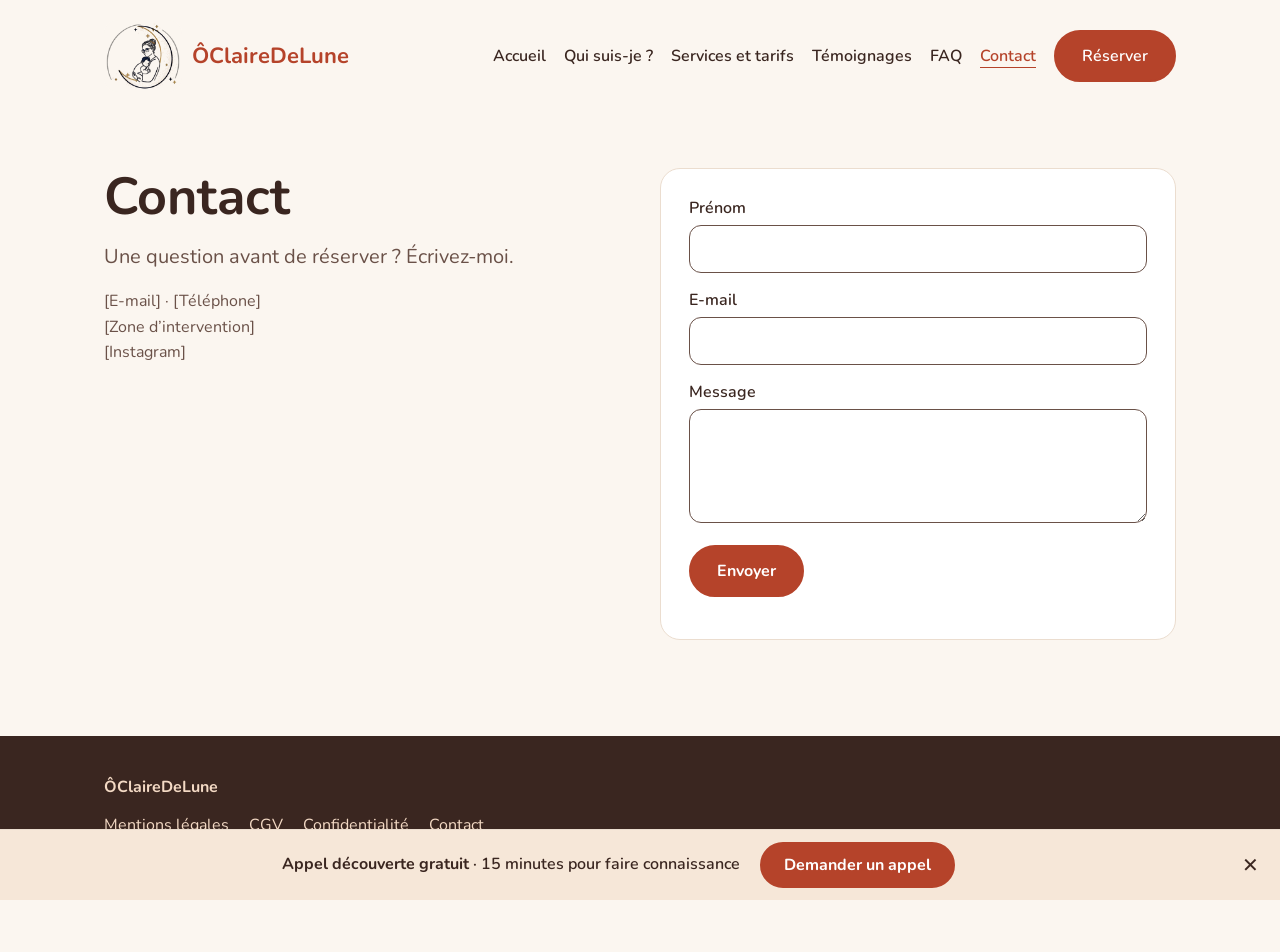
==== commit 143296b7: "maj logo" ====
--- a/contact.html
+++ b/contact.html
@@ -25,8 +25,16 @@
     <meta property="og:locale" content="fr_FR" />
     <link
       rel="icon"
-      href="data:image/svg+xml,%3Csvg xmlns='http://www.w3.org/2000/svg' viewBox='0 0 100 100'%3E%3Ctext y='.9em' font-size='90'%3E🌙%3C/text%3E%3C/svg%3E"
+      type="image/png"
+      sizes="64x64"
+      href="assets/img/favicon-64.png"
     />
+    <link rel="apple-touch-icon" href="assets/img/apple-touch-icon.png" />
+    <meta
+      property="og:image"
+      content="https://[DOMAINE]/assets/img/og-image.png"
+    />
+    <meta name="twitter:card" content="summary_large_image" />
     <link
       href="https://fonts.googleapis.com/css2?family=Nunito:wght@400;600;700;800&display=swap"
       rel="stylesheet"
@@ -36,8 +44,13 @@
   <body>
     <div class="w">
       <div class="nav">
-        <a href="index.html" style="text-decoration: none"
-          ><b>ÔClaireDeLune</b></a
+        <a href="index.html" class="logo" aria-label="ÔClaireDeLune, accueil"
+          ><img
+            src="assets/img/logo-emblem.png"
+            alt=""
+            width="78"
+            height="72"
+          /><b>ÔClaireDeLune</b></a
         ><button
           class="burger"
           type="button"
@@ -90,6 +103,15 @@
       </div>
     </footer>
     <script src="assets/app.js" defer></script>
-    <aside class="bandeau" id="bandeau" aria-label="Appel découverte"><p><b>Appel découverte gratuit</b><span class="bsub"> · 15 minutes pour faire connaissance</span></p><a class="btn" href="contact.html" data-appel>Demander un appel</a><button type="button" class="bclose" aria-label="Fermer le bandeau">✕</button></aside>
+    <aside class="bandeau" id="bandeau" aria-label="Appel découverte">
+      <p>
+        <b>Appel découverte gratuit</b
+        ><span class="bsub"> · 15 minutes pour faire connaissance</span>
+      </p>
+      <a class="btn" href="contact.html" data-appel>Demander un appel</a
+      ><button type="button" class="bclose" aria-label="Fermer le bandeau">
+        ✕
+      </button>
+    </aside>
   </body>
 </html>
--- a/assets/style.css
+++ b/assets/style.css
@@ -518,35 +518,6 @@
     font-weight: 600;
     padding: 0;
     margin-bottom: 8px;
-  }
-  .chip {
-    display: inline-block;
-    margin: 0;
-    position: relative;
-  }
-  .chip input {
-    position: absolute;
-    opacity: 0;
-    width: 1px;
-    height: 1px;
-    margin: 0;
-  }
-  .chip span {
-    display: inline-block;
-    padding: 10px 16px;
-    border: 2px solid var(--ac);
-    border-radius: 999px;
-    color: var(--ac);
-    font-weight: 700;
-    cursor: pointer;
-  }
-  .chip input:checked + span {
-    background: var(--ac);
-    color: var(--ax);
-  }
-  .chip input:focus-visible + span {
-    outline: 3px solid var(--ac);
-    outline-offset: 3px;
   }
   .cons {
     display: flex;
@@ -596,3 +567,50 @@
       padding: 22px 18px;
     }
 }
+/* ===== Liste déroulante (heure) ===== */
+select {
+  width: 100%;
+  padding: 12px;
+  border: 1px solid var(--mu);
+  border-radius: 12px;
+  font: inherit;
+  background: var(--cd);
+  color: var(--tx);
+}
+@media (max-width: 760px) {
+  select {
+    font-size: 16px;
+    padding: 14px;
+  }
+}
+/* ===== Agenda Cal.com ===== */
+.calzone {
+  padding: 8px;
+  overflow: hidden;
+  min-height: 420px;
+}
+.note a {
+  color: var(--ac);
+}
+/* ===== Logo ===== */
+.logo {
+  display: inline-flex;
+  align-items: center;
+  gap: 10px;
+  text-decoration: none;
+}
+.logo img {
+  height: 72px;
+  width: auto;
+  padding: 2px;
+  background: #fbf6f0; /* invisible en mode clair, évite que le bleu marine disparaisse en mode sombre */
+  border-radius: 14px;
+}
+@media (max-width: 760px) {
+  .logo img {
+    height: 52px;
+  }
+  .logo b {
+    font-size: 19px;
+  }
+}
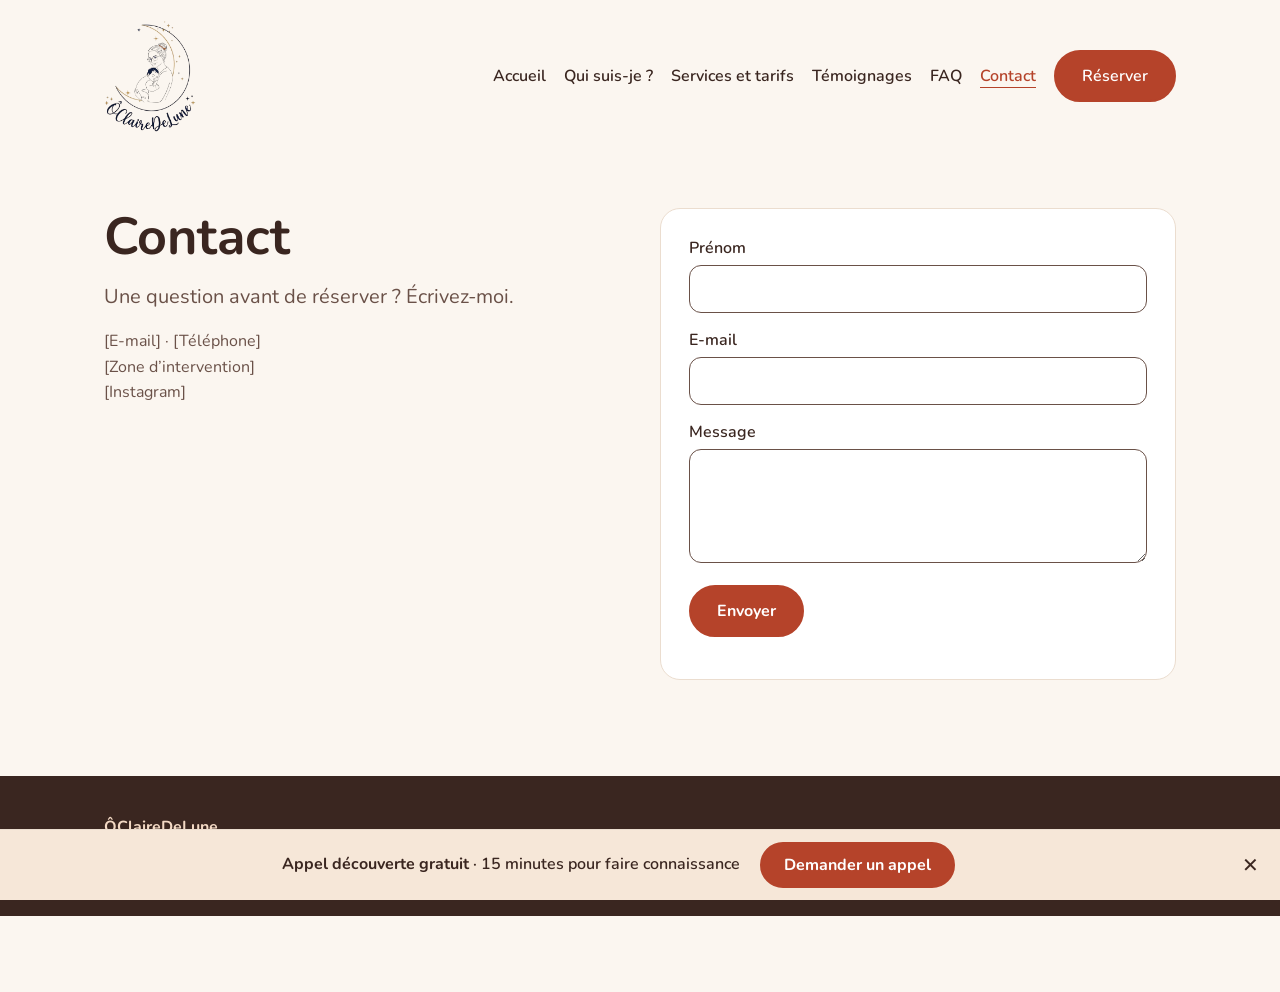
==== commit db561e46: "maj logo + logo dark" ====
--- a/contact.html
+++ b/contact.html
@@ -44,13 +44,16 @@
   <body>
     <div class="w">
       <div class="nav">
-        <a href="index.html" class="logo" aria-label="ÔClaireDeLune, accueil"
-          ><img
-            src="assets/img/logo-emblem.png"
-            alt=""
-            width="78"
-            height="72"
-          /><b>ÔClaireDeLune</b></a
+        <a href="index.html" class="logo"
+          ><picture
+            ><source
+              srcset="assets/img/logo-dark.png"
+              media="(prefers-color-scheme: dark)" />
+            <img
+              src="assets/img/logo.png"
+              alt="ÔClaireDeLune, accueil"
+              width="92"
+              height="112" /></picture></a
         ><button
           class="burger"
           type="button"
--- a/assets/style.css
+++ b/assets/style.css
@@ -596,21 +596,15 @@
 .logo {
   display: inline-flex;
   align-items: center;
-  gap: 10px;
   text-decoration: none;
 }
 .logo img {
-  height: 72px;
+  display: block;
+  height: 112px;
   width: auto;
-  padding: 2px;
-  background: #fbf6f0; /* invisible en mode clair, évite que le bleu marine disparaisse en mode sombre */
-  border-radius: 14px;
 }
 @media (max-width: 760px) {
   .logo img {
-    height: 52px;
-  }
-  .logo b {
-    font-size: 19px;
-  }
-}
+    height: 80px;
+  }
+}
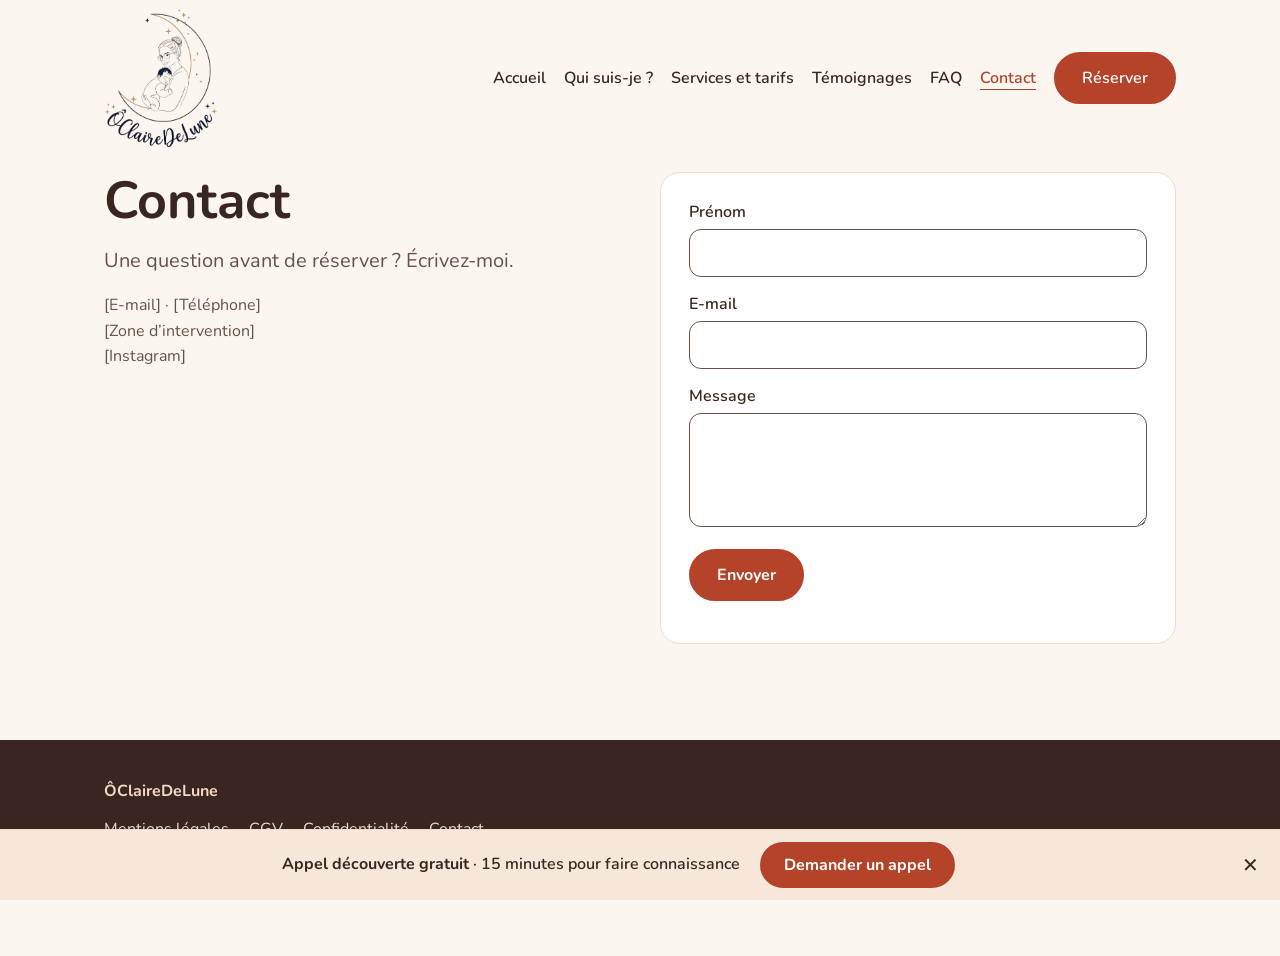
==== commit 8ed07631: "maj taille log" ====
--- a/contact.html
+++ b/contact.html
@@ -52,8 +52,8 @@
             <img
               src="assets/img/logo.png"
               alt="ÔClaireDeLune, accueil"
-              width="92"
-              height="112" /></picture></a
+              width="114"
+              height="140" /></picture></a
         ><button
           class="burger"
           type="button"
--- a/assets/style.css
+++ b/assets/style.css
@@ -600,11 +600,54 @@
 }
 .logo img {
   display: block;
-  height: 112px;
+  height: 140px;
   width: auto;
+}
+.nav {
+  padding-top: 8px;
+  padding-bottom: 8px;
+}
+main > :first-child {
+  padding-top: 16px; /* réduit l'espace entre l'en-tête et le début de la page */
 }
 @media (max-width: 760px) {
   .logo img {
-    height: 80px;
-  }
-}
+    height: 104px;
+  }
+  .nav {
+    padding-top: 6px;
+    padding-bottom: 6px;
+  }
+  main > :first-child {
+    padding-top: 8px;
+  }
+}
+
+/* ===== Menu en bouton « ☰ » dès 980 px (tablettes) ===== */
+@media (max-width: 980px) {
+  .burger {
+    display: inline-flex;
+    align-items: center;
+    justify-content: center;
+  }
+  .js .menu {
+    display: none;
+    width: 100%;
+    flex-direction: column;
+    align-items: stretch;
+    gap: 0;
+  }
+  .js .menu.open {
+    display: flex;
+  }
+  .menu a {
+    padding: 14px 4px;
+    border-bottom: 1px solid var(--bd);
+  }
+  .menu a.btn {
+    margin-top: 12px;
+    text-align: center;
+    border: 2px solid var(--ac);
+    padding: 14px;
+  }
+}
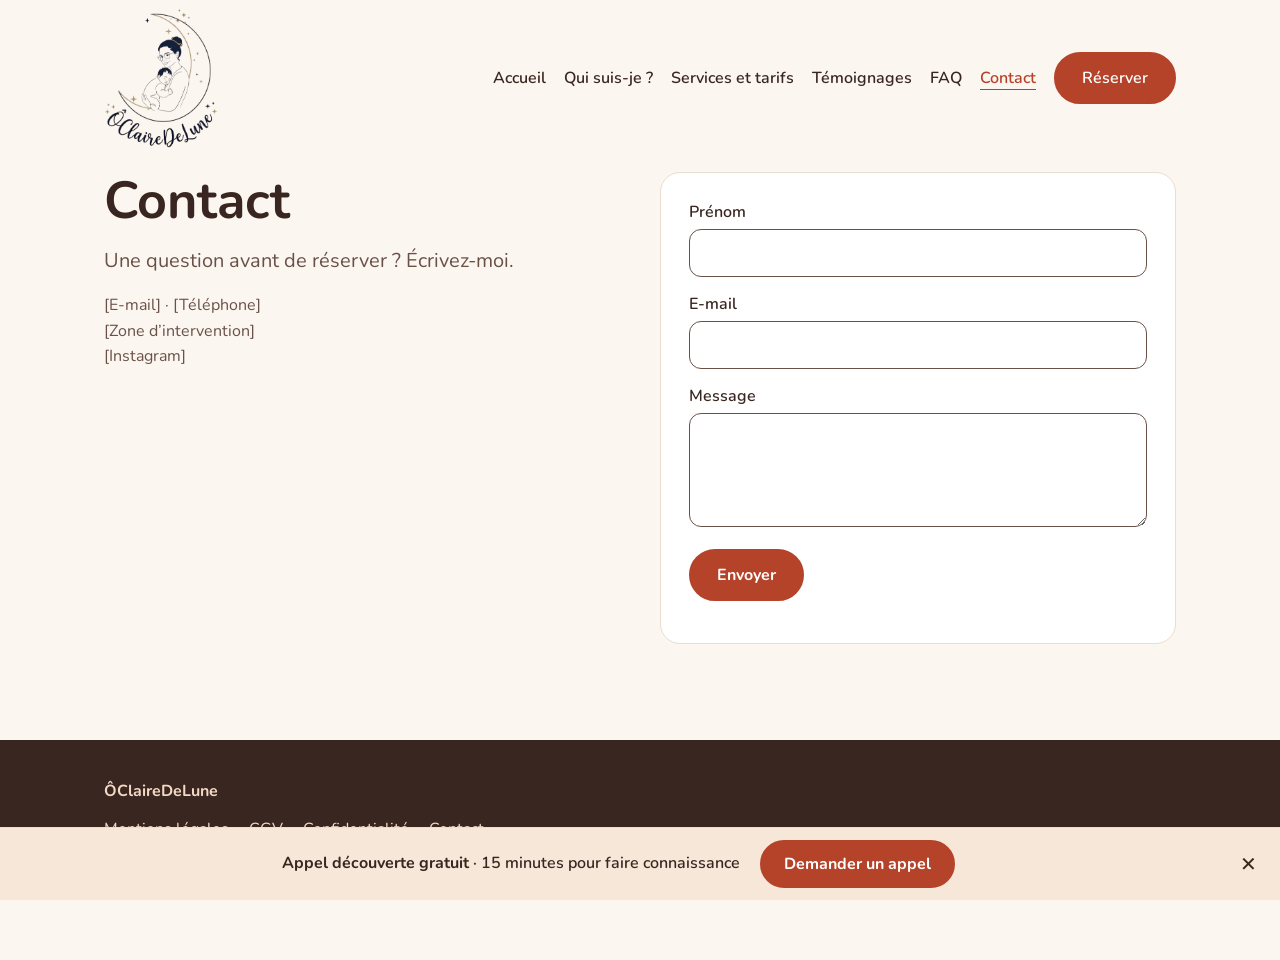
==== commit d56d744f: "maj revue claude" ====
--- a/contact.html
+++ b/contact.html
@@ -42,7 +42,8 @@
     <link rel="stylesheet" href="assets/style.css" />
   </head>
   <body>
-    <div class="w">
+    <a class="skip" href="#contenu">Aller au contenu</a>
+    <header class="w">
       <div class="nav">
         <a href="index.html" class="logo"
           ><picture
@@ -63,17 +64,17 @@
         >
           ☰
         </button>
-        <div class="menu" id="menu">
+        <nav class="menu" id="menu" aria-label="Menu principal">
           <a href="index.html">Accueil</a
           ><a href="qui-suis-je.html">Qui suis-je ?</a
           ><a href="services.html">Services et tarifs</a
           ><a href="temoignages.html">Témoignages</a><a href="faq.html">FAQ</a
-          ><a href="contact.html" class="on">Contact</a
+          ><a href="contact.html" class="on" aria-current="page">Contact</a
           ><a class="btn" href="reservation.html">Réserver</a>
-        </div>
+        </nav>
       </div>
-    </div>
-    <main>
+    </header>
+    <main id="contenu" tabindex="-1">
       <div class="w s">
         <div class="g2" style="align-items: start">
           <div class="col">
--- a/assets/style.css
+++ b/assets/style.css
@@ -87,7 +87,7 @@
   color: var(--ac);
 }
 
-.nav div {
+.nav .menu {
   display: flex;
   flex-wrap: wrap;
   gap: 8px 18px;
@@ -137,11 +137,56 @@
 
 .btn:focus-visible,
 a:focus-visible,
+button:focus-visible,
 input:focus-visible,
 textarea:focus-visible,
+select:focus-visible,
 summary:focus-visible {
   outline: 3px solid var(--ac);
   outline-offset: 3px;
+}
+
+/* Cibles de focus programmé (lien d’évitement, message de confirmation) */
+main:focus,
+[tabindex="-1"]:focus {
+  outline: none;
+}
+
+/* Lien d’évitement : invisible tant qu’il n’a pas le focus clavier */
+.skip {
+  position: absolute;
+  left: 12px;
+  top: -100px;
+  z-index: 30;
+  padding: 12px 20px;
+  background: var(--ac);
+  color: var(--ax);
+  font-weight: 700;
+  border-radius: 12px;
+  text-decoration: none;
+}
+
+.skip:focus {
+  top: 12px;
+}
+
+/* Listes et citations sans style par défaut */
+ol.etapes {
+  list-style: none;
+  padding: 0;
+  margin: 0;
+}
+
+ol.etapes > li {
+  color: inherit;
+}
+
+figure {
+  margin: 0;
+}
+
+blockquote {
+  margin: 0;
 }
 
 .card {
@@ -415,7 +460,7 @@
 
   footer a {
     display: inline-block;
-    padding: 8px 0;
+    padding: 13px 0;
   }
   form .btn {
     width: 100%;
@@ -443,8 +488,8 @@
     font-weight: 600;
   }
   .bandeau .btn {
-    min-height: 44px;
-    padding: 10px 22px;
+    min-height: 48px;
+    padding: 11px 22px;
     white-space: nowrap;
   }
   .bclose {
@@ -452,8 +497,8 @@
     right: 8px;
     top: 50%;
     transform: translateY(-50%);
-    width: 44px;
-    height: 44px;
+    width: 48px;
+    height: 48px;
     border: 0;
     background: none;
     color: var(--tx);
@@ -461,7 +506,7 @@
     cursor: pointer;
   }
   body:has(.bandeau:not([hidden])) {
-    padding-bottom: 76px;
+    padding-bottom: 80px;
   }
   dialog {
     border: 0;
@@ -496,8 +541,8 @@
     position: absolute;
     top: 10px;
     right: 10px;
-    width: 44px;
-    height: 44px;
+    width: 48px;
+    height: 48px;
     border: 0;
     background: none;
     color: var(--tx);
@@ -547,7 +592,7 @@
     .bandeau {
       justify-content: space-between;
       gap: 8px;
-      padding: 10px 40px 10px 14px;
+      padding: 10px 52px 10px 14px;
       padding-bottom: calc(10px + env(safe-area-inset-bottom, 0px));
     }
     .bandeau p {
@@ -559,7 +604,6 @@
       font-size: 14px;
     }
     .bclose {
-      width: 36px;
       right: 2px;
       font-size: 18px;
     }
@@ -650,4 +694,17 @@
     border: 2px solid var(--ac);
     padding: 14px;
   }
+}
+
+/* ===== Écrans peu hauts (téléphone à l’horizontale, fort zoom) ===== */
+@media (max-height: 500px) {
+  .logo img {
+    height: 64px;
+  }
+  .bandeau {
+    position: static;
+  }
+  body:has(.bandeau:not([hidden])) {
+    padding-bottom: 0;
+  }
 }
